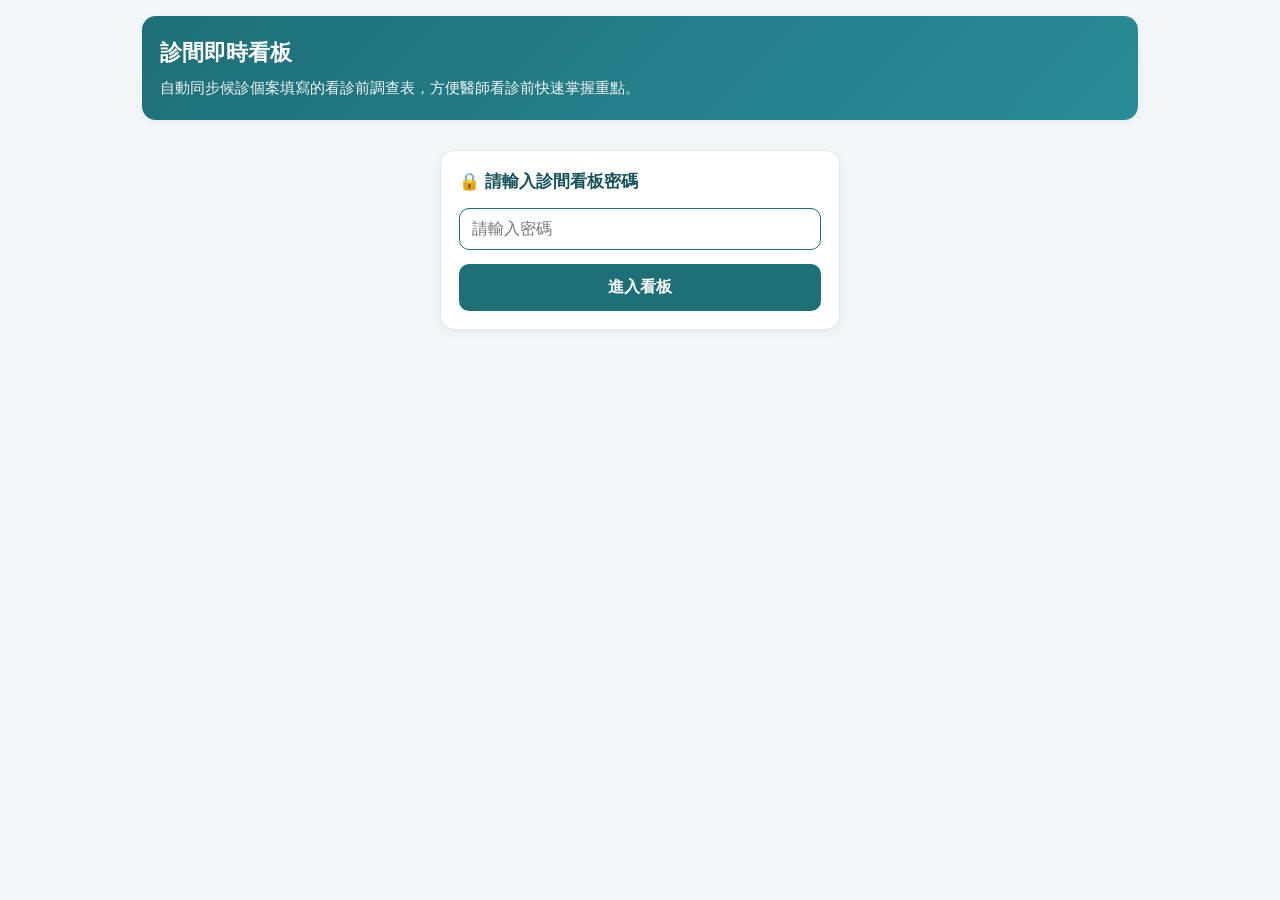
==== doctor.html @ 328ea326 "feat: format doctor summary as one-line chart note with copy button" ====
<!DOCTYPE html>
<html lang="zh-Hant">
<head>
  <meta charset="UTF-8" />
  <meta name="viewport" content="width=device-width, initial-scale=1.0" />
  <title>診間即時看板｜兒青門診</title>
  <link rel="stylesheet" href="./assets/style.css?v=7" />
</head>
<body>
  <div class="container wide">
    <header class="header">
      <h1>診間即時看板</h1>
      <p>自動同步候診個案填寫的看診前調查表，方便醫師看診前快速掌握重點。</p>
    </header>

    <section id="pin-gate" class="card" style="max-width:400px;margin:30px auto;">
      <h2 class="card-title">🔒 請輸入診間看板密碼</h2>
      <div class="field-group">
        <input type="password" id="pin-input" placeholder="請輸入密碼" />
      </div>
      <div id="pin-error" class="alert alert-danger hidden" style="margin-bottom:12px;">
        密碼不正確，請再試一次。
      </div>
      <button type="button" id="pin-btn" class="btn btn-primary">進入看板</button>
    </section>

    <main id="dashboard" class="hidden">
      <div id="mode-notice" class="alert alert-warning hidden" style="margin-bottom:14px;"></div>

      <section class="card" style="display:flex;justify-content:space-between;align-items:center;flex-wrap:wrap;gap:12px;">
        <div>
          <strong style="font-size:1.02rem;">門診填寫開關：</strong>
          <span id="clinic-status-badge" class="badge badge-stable">🟢 開放填寫中</span>
          <div style="margin-top:6px;font-size:0.88rem;color:#475569;">
            個案填寫網址：<a id="patient-url-link" href="./" target="_blank" rel="noopener" style="color:#1f6f78;font-weight:600;"></a>
            <button type="button" id="copy-url-btn" class="btn btn-secondary btn-sm" style="margin-left:6px;padding:3px 9px;font-size:0.8rem;">複製網址</button>
          </div>
        </div>
        <button type="button" id="toggle-clinic-btn" class="btn btn-secondary btn-sm">切換為關閉填寫</button>
      </section>

      <div class="toolbar">
        <div class="inline-row">
          <select id="filter-status" style="width:auto;">
            <option value="待看診">僅顯示：待看診</option>
            <option value="all">顯示全部</option>
            <option value="已看診">僅顯示：已看診</option>
          </select>
          <button type="button" id="refresh-btn" class="btn btn-secondary btn-sm">↻ 立即更新</button>
          <button type="button" id="lock-btn" class="btn btn-secondary btn-sm hidden">🔒 鎖定看板</button>
        </div>
        <span id="last-updated" class="hint"></span>
      </div>

      <div id="records-list"></div>
    </main>
  </div>

  <script src="./assets/config.js?v=14"></script>
  <script src="./assets/doctor.js?v=14"></script>
</body>
</html>
---- assets/style.css ----
:root {
  --bg: #f4f7f8;
  --card: #ffffff;
  --primary: #1f6f78;
  --primary-dark: #16535a;
  --primary-light: #e6f2f3;
  --accent: #d97706;
  --accent-light: #fef3c7;
  --danger: #b91c1c;
  --danger-bg: #fef2f2;
  --danger-border: #fca5a5;
  --success: #15803d;
  --success-bg: #f0fdf4;
  --text: #1e293b;
  --muted: #64748b;
  --border: #cbd5e1;
  --radius: 14px;
  --shadow: 0 2px 10px rgba(15, 23, 42, 0.06);
}

* {
  box-sizing: border-box;
}

body {
  margin: 0;
  font-family: -apple-system, BlinkMacSystemFont, "Noto Sans TC", "PingFang TC",
    "Microsoft JhengHei", sans-serif;
  background: var(--bg);
  color: var(--text);
  line-height: 1.6;
  -webkit-font-smoothing: antialiased;
}

.container {
  max-width: 720px;
  margin: 0 auto;
  padding: 16px 14px 48px;
}

.container.wide {
  max-width: 1024px;
}

.header {
  background: linear-gradient(135deg, var(--primary) 0%, #2a8c96 100%);
  color: #fff;
  padding: 20px 18px;
  border-radius: var(--radius);
  margin-bottom: 16px;
  box-shadow: var(--shadow);
}

.header h1 {
  margin: 0 0 6px;
  font-size: 1.35rem;
  font-weight: 700;
}

.header p {
  margin: 0;
  font-size: 0.92rem;
  opacity: 0.94;
}

.header-top {
  display: flex;
  justify-content: space-between;
  align-items: flex-start;
  gap: 12px;
  flex-wrap: wrap;
}

.lang-switch {
  display: inline-flex;
  background: rgba(255, 255, 255, 0.18);
  padding: 3px;
  border-radius: 999px;
  gap: 4px;
}

.lang-btn {
  border: none;
  background: transparent;
  color: #fff;
  padding: 5px 11px;
  border-radius: 999px;
  font-size: 0.82rem;
  font-weight: 600;
  cursor: pointer;
  font-family: inherit;
  transition: background 0.15s, color 0.15s;
}

.lang-btn.active {
  background: #fff;
  color: var(--primary-dark);
}

.card {
  background: var(--card);
  border-radius: var(--radius);
  padding: 18px;
  margin-bottom: 14px;
  box-shadow: var(--shadow);
  border: 1px solid #e2e8f0;
}

.card-title {
  margin: 0 0 12px;
  font-size: 1.05rem;
  font-weight: 700;
  color: var(--primary-dark);
  display: flex;
  align-items: center;
  gap: 8px;
}

.field-group {
  margin-bottom: 14px;
}

.field-group:last-child {
  margin-bottom: 0;
}

label.field-label {
  display: block;
  font-weight: 600;
  margin-bottom: 6px;
  font-size: 0.95rem;
}

.hint {
  font-size: 0.84rem;
  color: var(--muted);
  margin-top: 4px;
}

input[type="text"],
input[type="number"],
input[type="password"],
textarea,
select {
  width: 100%;
  padding: 11px 12px;
  border: 1.5px solid var(--border);
  border-radius: 10px;
  font-size: 16px;
  font-family: inherit;
  color: var(--text);
  background: #fff;
  transition: border-color 0.15s;
}

input:focus,
textarea:focus,
select:focus {
  outline: none;
  border-color: var(--primary);
}

textarea {
  resize: vertical;
  min-height: 76px;
}

.option-grid {
  display: flex;
  flex-wrap: wrap;
  gap: 8px;
}

.option-pill {
  position: relative;
  display: inline-flex;
  align-items: center;
  gap: 8px;
  padding: 10px 14px;
  border: 1.5px solid var(--border);
  border-radius: 10px;
  background: #fff;
  cursor: pointer;
  font-size: 0.95rem;
  user-select: none;
  transition: all 0.15s;
}

.option-pill input {
  width: 18px;
  height: 18px;
  margin: 0;
  accent-color: var(--primary);
}

.option-pill.selected {
  border-color: var(--primary);
  background: var(--primary-light);
  font-weight: 600;
  color: var(--primary-dark);
}

.option-pill.danger-option.selected {
  border-color: var(--danger);
  background: var(--danger-bg);
  color: var(--danger);
}

.check-list {
  display: flex;
  flex-direction: column;
  gap: 8px;
}

.check-list .option-pill {
  width: 100%;
}

.inline-row {
  display: flex;
  align-items: center;
  gap: 10px;
  flex-wrap: wrap;
}

.inline-row input[type="number"] {
  width: 110px;
}

.alert {
  border-radius: 12px;
  padding: 14px 16px;
  margin-top: 12px;
  font-size: 0.94rem;
}

.alert-danger {
  background: var(--danger-bg);
  border: 1.5px solid var(--danger-border);
  color: var(--danger);
}

.alert-info {
  background: var(--primary-light);
  border: 1px solid #b6dce0;
  color: var(--primary-dark);
}

.alert-warning {
  background: var(--accent-light);
  border: 1px solid #fcd34d;
  color: #92400e;
}

.btn {
  display: inline-flex;
  align-items: center;
  justify-content: center;
  gap: 8px;
  padding: 13px 20px;
  border-radius: 10px;
  border: none;
  font-size: 1rem;
  font-weight: 700;
  font-family: inherit;
  cursor: pointer;
  transition: background 0.15s, transform 0.05s;
}

.btn:active {
  transform: scale(0.99);
}

.btn-primary {
  background: var(--primary);
  color: #fff;
  width: 100%;
}

.btn-primary:hover {
  background: var(--primary-dark);
}

.btn-secondary {
  background: #e2e8f0;
  color: var(--text);
}

.btn-sm {
  padding: 7px 12px;
  font-size: 0.88rem;
}

.article-list {
  display: flex;
  flex-direction: column;
  gap: 10px;
  margin-top: 10px;
}

.article-card {
  display: block;
  text-decoration: none;
  color: inherit;
  border: 1px solid #e2e8f0;
  border-left: 4px solid var(--primary);
  border-radius: 10px;
  padding: 12px 14px;
  background: #fafafa;
  transition: background 0.15s, border-color 0.15s;
}

.article-card:hover {
  background: var(--primary-light);
}

.article-title {
  font-weight: 700;
  color: var(--primary-dark);
  font-size: 0.98rem;
  margin-bottom: 4px;
}

.article-summary {
  font-size: 0.86rem;
  color: #475569;
  margin-bottom: 6px;
}

.tag-row {
  display: flex;
  flex-wrap: wrap;
  gap: 6px;
}

.tag {
  font-size: 0.76rem;
  padding: 2px 8px;
  border-radius: 999px;
  background: #e2e8f0;
  color: #334155;
}

.badge {
  display: inline-block;
  font-size: 0.78rem;
  font-weight: 700;
  padding: 3px 9px;
  border-radius: 999px;
}

.badge-stable {
  background: var(--success-bg);
  color: var(--success);
}

.badge-discuss {
  background: var(--accent-light);
  color: #92400e;
}

.badge-danger {
  background: var(--danger-bg);
  color: var(--danger);
}

.summary-grid {
  display: grid;
  grid-template-columns: 1fr;
  gap: 8px;
  font-size: 0.95rem;
}

.summary-row {
  padding: 8px 10px;
  background: #f8fafc;
  border-radius: 8px;
  border: 1px solid #e2e8f0;
}

.summary-label {
  font-size: 0.82rem;
  color: var(--muted);
  display: block;
}

.hidden {
  display: none !important;
}

.footer-note {
  text-align: center;
  font-size: 0.8rem;
  color: var(--muted);
  margin-top: 20px;
}

/* Doctor Dashboard */
.toolbar {
  display: flex;
  justify-content: space-between;
  align-items: center;
  flex-wrap: wrap;
  gap: 10px;
  margin-bottom: 14px;
}

.patient-card {
  background: #fff;
  border-radius: var(--radius);
  padding: 16px;
  margin-bottom: 12px;
  border: 1.5px solid #e2e8f0;
  box-shadow: var(--shadow);
}

.patient-card.is-danger {
  border-color: var(--danger);
  background: #fffafa;
}

.patient-card.is-done {
  opacity: 0.65;
}

.patient-head {
  display: flex;
  justify-content: space-between;
  align-items: flex-start;
  gap: 10px;
  margin-bottom: 8px;
}

.patient-name {
  font-size: 1.15rem;
  font-weight: 700;
}

/* Follow-up Chat */
.chat-messages {
  display: flex;
  flex-direction: column;
  gap: 10px;
  max-height: 340px;
  overflow-y: auto;
  padding: 6px 2px;
  margin-bottom: 12px;
}

.chat-bubble {
  max-width: 88%;
  padding: 10px 14px;
  border-radius: 12px;
  font-size: 0.94rem;
  line-height: 1.6;
  white-space: pre-line;
}

.chat-bubble.bot {
  align-self: flex-start;
  background: var(--primary-light);
  color: var(--primary-dark);
  border-bottom-left-radius: 4px;
}

.chat-bubble.user {
  align-self: flex-end;
  background: var(--primary);
  color: #fff;
  border-bottom-right-radius: 4px;
}

.chat-input-row {
  display: flex;
  gap: 8px;
}

.chat-input-row input {
  flex: 1;
}

.chat-article-link {
  display: block;
  padding: 8px 10px;
  border-radius: 8px;
  background: #fff;
  border: 1px solid #b6dce0;
  color: var(--primary-dark);
  font-weight: 600;
  font-size: 0.88rem;
  text-decoration: none;
}

.chat-article-link:hover {
  background: #f0f9fa;
  text-decoration: underline;
}
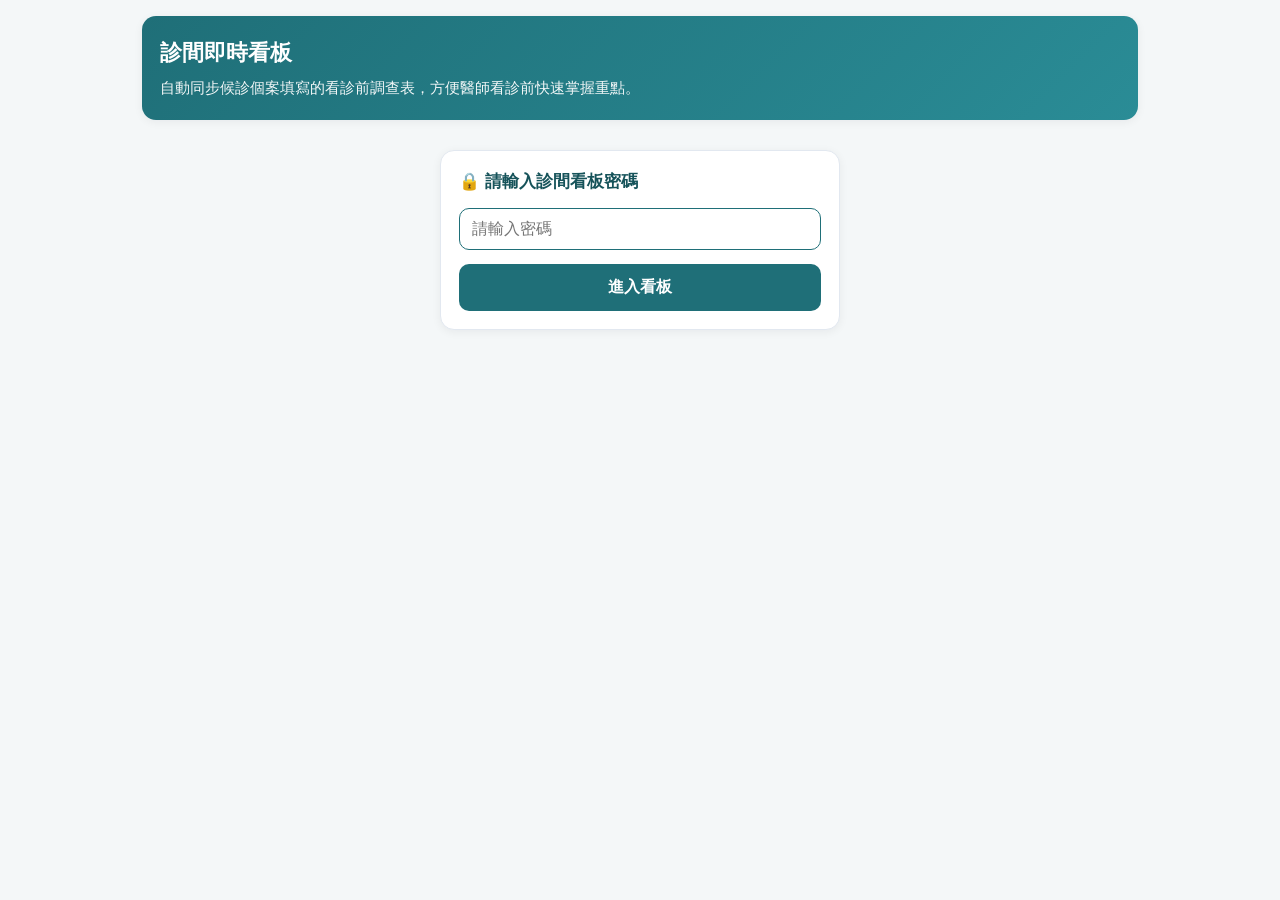
==== commit b5e45ba5: "fix: omit remaining medication days from summary when unfilled" ====
--- a/doctor.html
+++ b/doctor.html
@@ -56,7 +56,7 @@
     </main>
   </div>
 
-  <script src="./assets/config.js?v=14"></script>
-  <script src="./assets/doctor.js?v=14"></script>
+  <script src="./assets/config.js?v=15"></script>
+  <script src="./assets/doctor.js?v=15"></script>
 </body>
 </html>
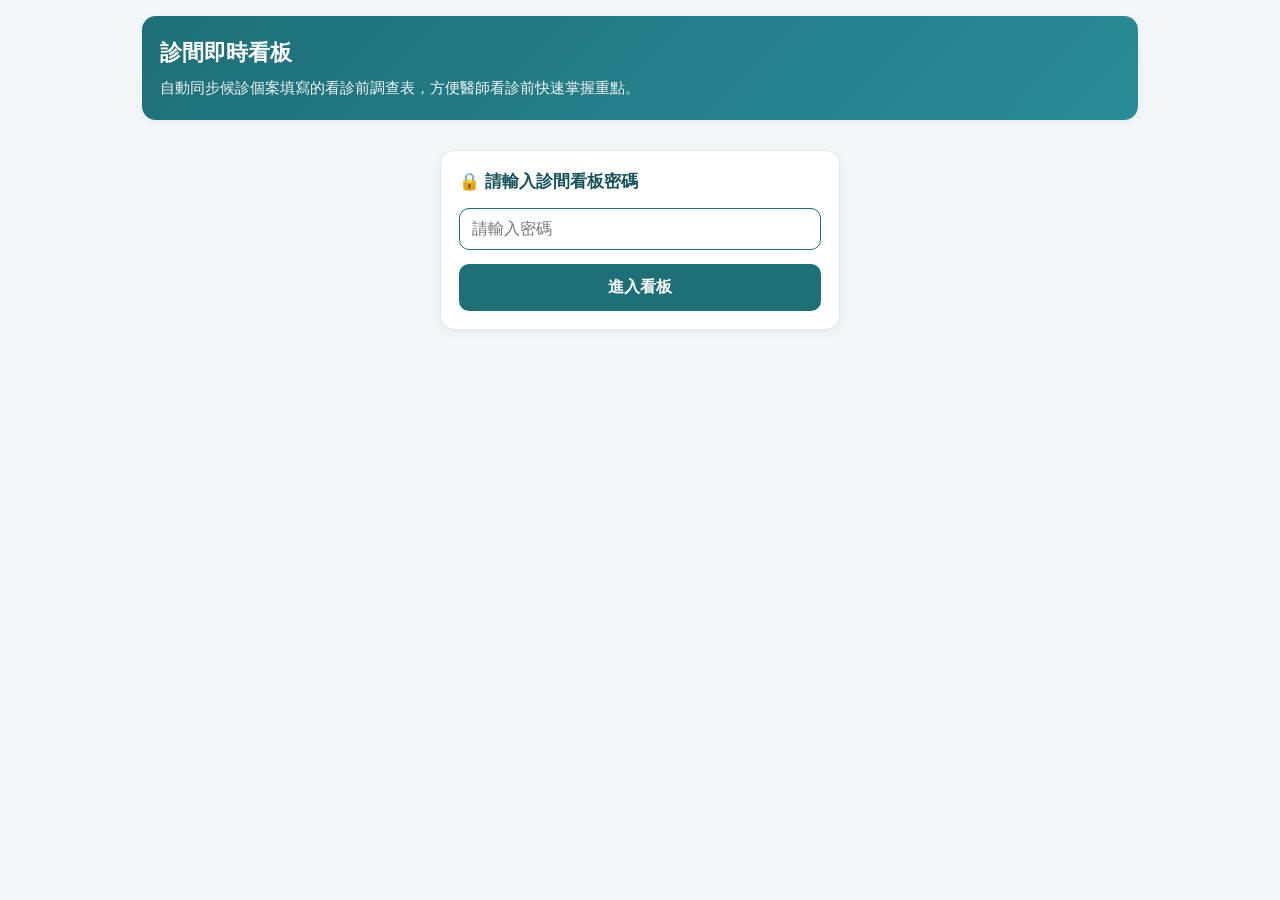
==== commit ec9886d3: "fix: format remaining medication as '剩餘 X 天藥物'" ====
--- a/doctor.html
+++ b/doctor.html
@@ -56,7 +56,7 @@
     </main>
   </div>
 
-  <script src="./assets/config.js?v=15"></script>
-  <script src="./assets/doctor.js?v=15"></script>
+  <script src="./assets/config.js?v=16"></script>
+  <script src="./assets/doctor.js?v=16"></script>
 </body>
 </html>
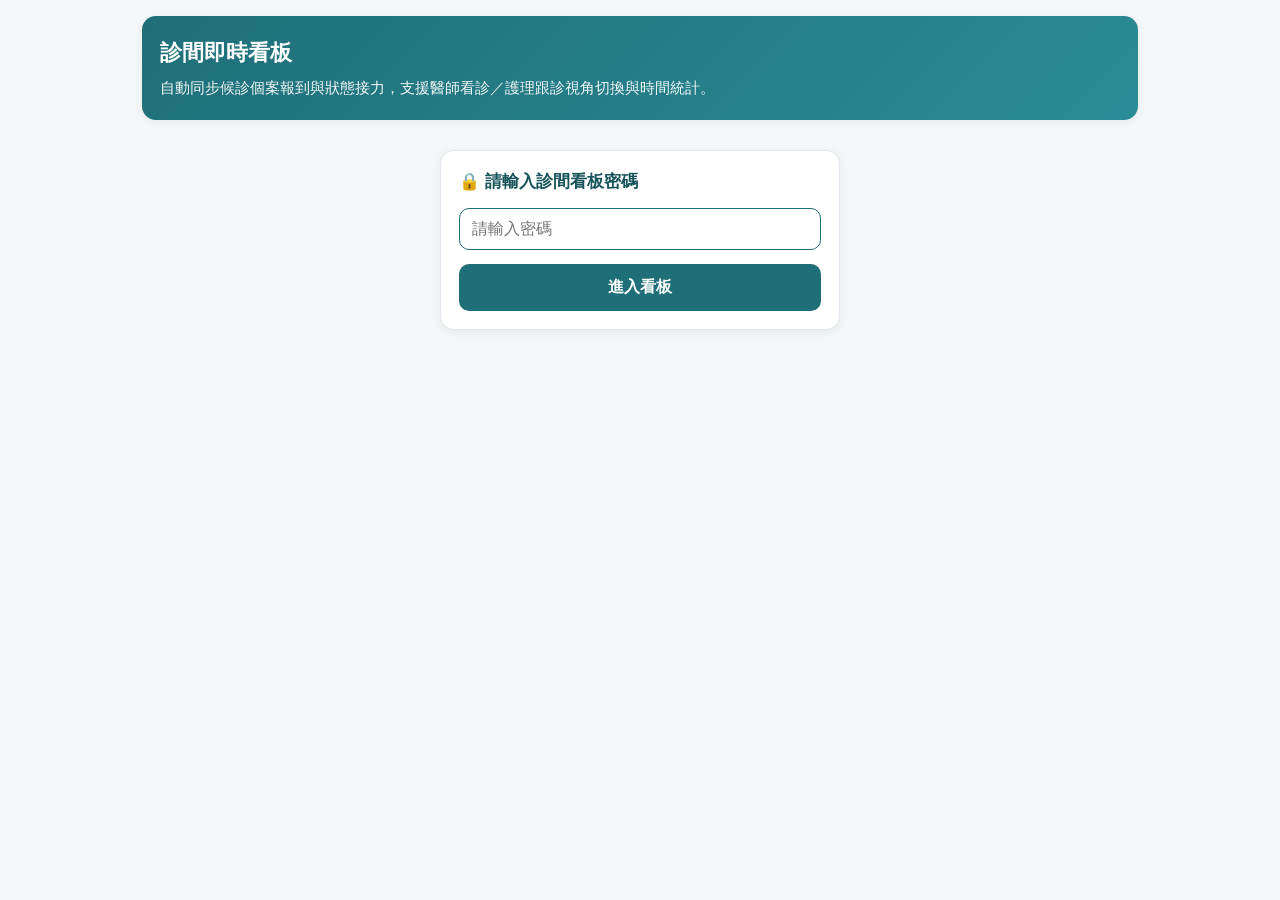
==== commit 2f51ce7d: "feat: add first-visit routing, multi-stage consult timer, shared doctor/nurse view, and 28-col sheet" ====
--- a/doctor.html
+++ b/doctor.html
@@ -4,13 +4,13 @@
   <meta charset="UTF-8" />
   <meta name="viewport" content="width=device-width, initial-scale=1.0" />
   <title>診間即時看板｜兒青門診</title>
-  <link rel="stylesheet" href="./assets/style.css?v=7" />
+  <link rel="stylesheet" href="./assets/style.css?v=19" />
 </head>
 <body>
   <div class="container wide">
     <header class="header">
       <h1>診間即時看板</h1>
-      <p>自動同步候診個案填寫的看診前調查表，方便醫師看診前快速掌握重點。</p>
+      <p>自動同步候診個案報到與狀態接力，支援醫師看診／護理跟診視角切換與時間統計。</p>
     </header>
 
     <section id="pin-gate" class="card" style="max-width:400px;margin:30px auto;">
@@ -27,22 +27,85 @@
     <main id="dashboard" class="hidden">
       <div id="mode-notice" class="alert alert-warning hidden" style="margin-bottom:14px;"></div>
 
-      <section class="card" style="display:flex;justify-content:space-between;align-items:center;flex-wrap:wrap;gap:12px;">
-        <div>
-          <strong style="font-size:1.02rem;">門診填寫開關：</strong>
-          <span id="clinic-status-badge" class="badge badge-stable">🟢 開放填寫中</span>
-          <div style="margin-top:6px;font-size:0.88rem;color:#475569;">
+      <section class="card" style="display:flex;flex-direction:column;gap:12px;">
+        <div style="display:flex;justify-content:space-between;align-items:center;flex-wrap:wrap;gap:10px;">
+          <div style="display:flex;align-items:center;gap:8px;flex-wrap:wrap;">
+            <strong>門診填寫：</strong>
+            <span id="clinic-status-badge" class="badge badge-stable">🟢 門診開放填寫中</span>
+            <button type="button" id="toggle-clinic-btn" class="btn btn-secondary btn-sm" style="width:auto;padding:4px 10px;font-size:0.8rem;">點擊關閉填寫（下診）</button>
+          </div>
+
+          <div style="display:flex;align-items:center;gap:8px;flex-wrap:wrap;">
+            <strong>初診模式：</strong>
+            <span id="fv-mode-badge" class="badge badge-first-visit">📱 掃碼自填</span>
+            <button type="button" id="toggle-fv-mode-btn" class="btn btn-secondary btn-sm" style="width:auto;padding:4px 10px;font-size:0.8rem;">切換為專人詢問</button>
+          </div>
+        </div>
+
+        <div style="display:flex;justify-content:space-between;align-items:center;flex-wrap:wrap;gap:10px;border-top:1px solid #e2e8f0;padding-top:10px;">
+          <div style="font-size:0.88rem;color:#475569;">
             個案填寫網址：<a id="patient-url-link" href="./" target="_blank" rel="noopener" style="color:#1f6f78;font-weight:600;"></a>
             <button type="button" id="copy-url-btn" class="btn btn-secondary btn-sm" style="margin-left:6px;padding:3px 9px;font-size:0.8rem;">複製網址</button>
           </div>
+
+          <div style="display:flex;align-items:center;gap:8px;flex-wrap:wrap;">
+            <div class="role-switch" role="group" aria-label="Dashboard Role">
+              <button type="button" class="role-btn active" data-role="doctor">🩺 醫師看診</button>
+              <button type="button" class="role-btn" data-role="nurse">👩‍⚕️ 護理跟診</button>
+            </div>
+            <button type="button" id="toggle-quick-add-btn" class="btn btn-primary btn-sm" style="width:auto;padding:5px 12px;font-size:0.82rem;">＋ 快速登錄個案</button>
+          </div>
         </div>
-        <button type="button" id="toggle-clinic-btn" class="btn btn-secondary btn-sm">切換為關閉填寫</button>
       </section>
+
+      <section id="quick-add-card" class="card hidden" style="border-color:#1f6f78;">
+        <h2 class="card-title" style="font-size:1rem;">＋ 快速登錄現場／電話個案</h2>
+        <div style="display:flex;flex-wrap:wrap;gap:10px;align-items:flex-end;">
+          <div style="flex:1 1 100px;">
+            <label class="hint" for="qa-visit-no" style="display:block;margin-bottom:4px;">看診號</label>
+            <input type="text" id="qa-visit-no" placeholder="如：15" />
+          </div>
+          <div style="flex:2 1 150px;">
+            <label class="hint" for="qa-name" style="display:block;margin-bottom:4px;">姓名</label>
+            <input type="text" id="qa-name" placeholder="如：王小明" />
+          </div>
+          <div style="flex:1 1 120px;">
+            <label class="hint" for="qa-type" style="display:block;margin-bottom:4px;">就診類型</label>
+            <select id="qa-type">
+              <option value="first">初診</option>
+              <option value="followup">複診</option>
+            </select>
+          </div>
+          <div style="flex:1 1 140px;">
+            <label class="hint" for="qa-status" style="display:block;margin-bottom:4px;">初始狀態</label>
+            <select id="qa-status">
+              <option value="初診已問完">初診已問完</option>
+              <option value="初診待問">初診待問</option>
+              <option value="待看診">待看診</option>
+              <option value="看診中">立即進診（看診中）</option>
+            </select>
+          </div>
+          <div style="flex:2 1 180px;">
+            <label class="hint" for="qa-note" style="display:block;margin-bottom:4px;">備註（選填）</label>
+            <input type="text" id="qa-note" placeholder="如：專人已完成訪談" />
+          </div>
+          <button type="button" id="qa-submit-btn" class="btn btn-primary btn-sm" style="width:auto;padding:10px 16px;">確認登錄</button>
+        </div>
+      </section>
+
+      <div id="stats-bar" class="stats-bar">
+        <span>看診中 <strong id="stat-active">0</strong></span>
+        <span>待看／已問完 <strong id="stat-waiting">0</strong></span>
+        <span>初診待問 <strong id="stat-first-pending">0</strong></span>
+        <span>測驗中 <strong id="stat-paused">0</strong></span>
+        <span>已看診 <strong id="stat-done">0</strong></span>
+        <span style="margin-left:auto;">平均等待 <strong id="stat-avg-wait">-</strong> 分 ｜ 平均看診 <strong id="stat-avg-consult">-</strong> 分</span>
+      </div>
 
       <div class="toolbar">
         <div class="inline-row">
           <select id="filter-status" style="width:auto;">
-            <option value="待看診">僅顯示：待看診</option>
+            <option value="active">僅顯示：未結案（看診／待看／測驗）</option>
             <option value="all">顯示全部</option>
             <option value="已看診">僅顯示：已看診</option>
           </select>
@@ -56,7 +119,7 @@
     </main>
   </div>
 
-  <script src="./assets/config.js?v=16"></script>
-  <script src="./assets/doctor.js?v=16"></script>
+  <script src="./assets/config.js?v=19"></script>
+  <script src="./assets/doctor.js?v=19"></script>
 </body>
 </html>
--- a/assets/style.css
+++ b/assets/style.css
@@ -495,3 +495,159 @@
   background: #f0f9fa;
   text-decoration: underline;
 }
+
+/* Doctor / Nurse Dashboard Enhancements */
+.patient-card.is-active-consult {
+  border-color: #0f766e;
+  border-left: 6px solid #0f766e;
+  background: #f0fdfa;
+}
+
+.patient-card.is-paused-test {
+  border-left: 5px solid #7c3aed;
+  background: #faf5ff;
+}
+
+.patient-card.is-test-ready {
+  border-left: 5px solid #0284c7;
+  background: #f0f9ff;
+}
+
+.patient-card.is-first-pending {
+  border-left: 5px solid #d97706;
+}
+
+.badge-active-consult {
+  background: #0f766e;
+  color: #fff;
+}
+
+.badge-paused-test {
+  background: #ede9fe;
+  color: #6d28d9;
+}
+
+.badge-test-ready {
+  background: #e0f2fe;
+  color: #0369a1;
+}
+
+.badge-first-visit {
+  background: #fef3c7;
+  color: #92400e;
+}
+
+.badge-lang-vi {
+  background: #fce7f3;
+  color: #9d174d;
+}
+
+.stats-bar {
+  display: flex;
+  flex-wrap: wrap;
+  gap: 10px 16px;
+  align-items: center;
+  padding: 12px 16px;
+  margin-bottom: 14px;
+  background: #fff;
+  border: 1px solid var(--border);
+  border-radius: 12px;
+  font-size: 0.9rem;
+  color: #334155;
+}
+
+.stats-bar strong {
+  color: var(--primary-dark);
+}
+
+.role-switch {
+  display: inline-flex;
+  border: 1px solid var(--border);
+  border-radius: 8px;
+  overflow: hidden;
+  background: #f8fafc;
+}
+
+.role-btn {
+  border: none;
+  background: transparent;
+  padding: 6px 12px;
+  font-size: 0.84rem;
+  font-weight: 600;
+  color: #475569;
+  cursor: pointer;
+}
+
+.role-btn.active {
+  background: var(--primary);
+  color: #fff;
+}
+
+.doctor-meta-box {
+  margin-top: 10px;
+  padding: 10px 12px;
+  background: #f8fafc;
+  border: 1px solid #e2e8f0;
+  border-radius: 8px;
+}
+
+.tag-chips {
+  display: flex;
+  flex-wrap: wrap;
+  gap: 6px;
+  margin-bottom: 8px;
+}
+
+.tag-chip {
+  border: 1px solid #cbd5e1;
+  background: #fff;
+  color: #475569;
+  border-radius: 999px;
+  padding: 3px 10px;
+  font-size: 0.78rem;
+  font-weight: 600;
+  cursor: pointer;
+  transition: all 0.12s;
+}
+
+.tag-chip.active {
+  background: var(--primary);
+  border-color: var(--primary);
+  color: #fff;
+}
+
+.doctor-note-row {
+  display: flex;
+  gap: 6px;
+  align-items: center;
+}
+
+.doctor-note-input {
+  flex: 1;
+  padding: 6px 10px !important;
+  font-size: 0.85rem !important;
+  border-radius: 8px !important;
+}
+
+.action-btn-group {
+  display: flex;
+  flex-wrap: wrap;
+  gap: 6px;
+  align-items: center;
+  justify-content: flex-end;
+}
+
+.live-timer-pill {
+  font-variant-numeric: tabular-nums;
+  font-weight: 700;
+  font-size: 0.85rem;
+  padding: 3px 9px;
+  border-radius: 999px;
+  background: #ccfbf1;
+  color: #115e59;
+}
+
+.live-timer-pill.is-pause {
+  background: #ede9fe;
+  color: #5b21b6;
+}
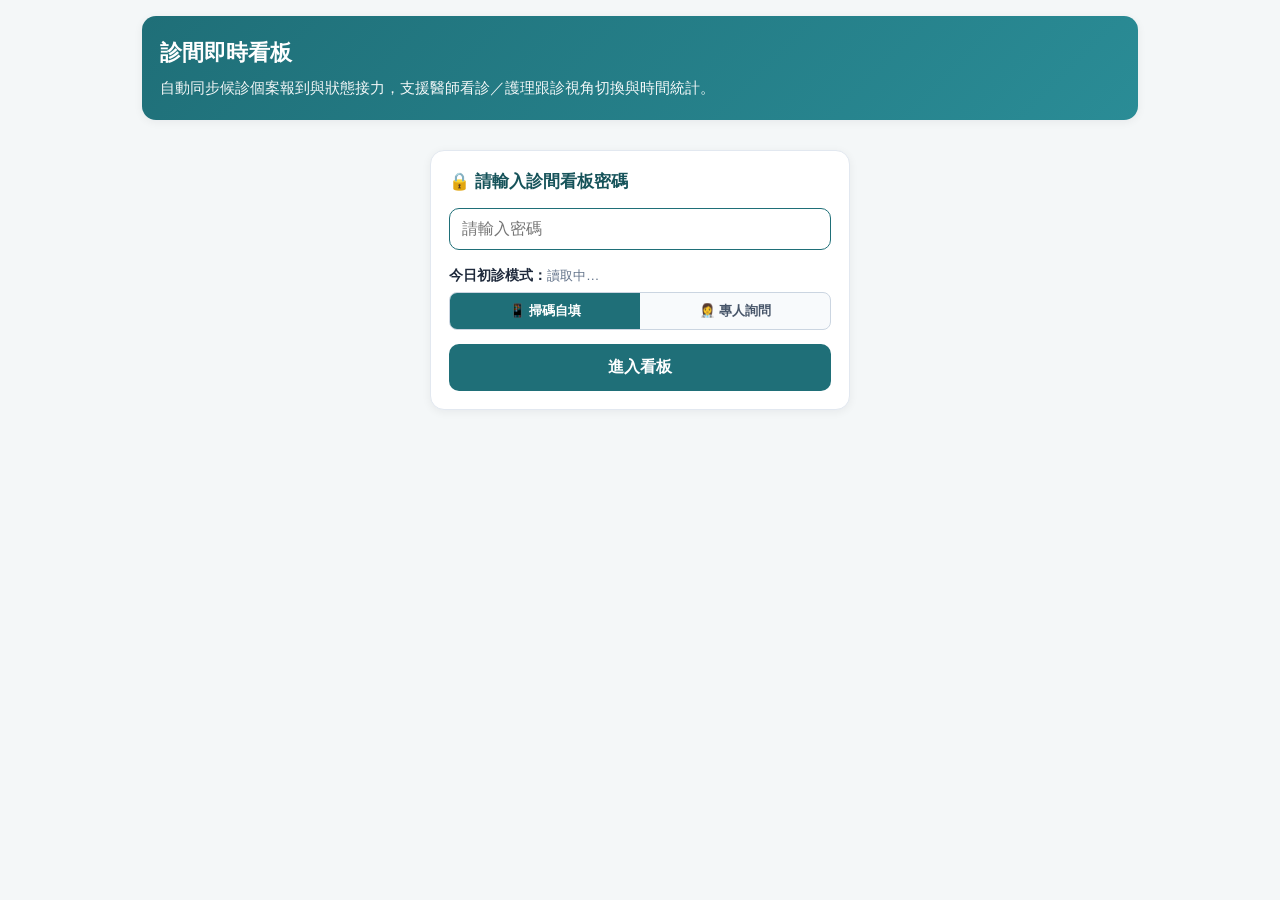
==== commit a1fb9aca: "feat: add first-visit mode selector on doctor PIN login gate" ====
--- a/doctor.html
+++ b/doctor.html
@@ -4,7 +4,7 @@
   <meta charset="UTF-8" />
   <meta name="viewport" content="width=device-width, initial-scale=1.0" />
   <title>診間即時看板｜兒青門診</title>
-  <link rel="stylesheet" href="./assets/style.css?v=19" />
+  <link rel="stylesheet" href="./assets/style.css?v=23" />
 </head>
 <body>
   <div class="container wide">
@@ -13,10 +13,19 @@
       <p>自動同步候診個案報到與狀態接力，支援醫師看診／護理跟診視角切換與時間統計。</p>
     </header>
 
-    <section id="pin-gate" class="card" style="max-width:400px;margin:30px auto;">
+    <section id="pin-gate" class="card" style="max-width:420px;margin:30px auto;">
       <h2 class="card-title">🔒 請輸入診間看板密碼</h2>
       <div class="field-group">
         <input type="password" id="pin-input" placeholder="請輸入密碼" />
+      </div>
+      <div class="field-group" style="margin-bottom:14px;">
+        <label class="field-label" style="font-size:0.88rem;margin-bottom:6px;">
+          今日初診模式：<span id="gate-fv-current" class="hint" style="font-weight:400;">讀取中…</span>
+        </label>
+        <div class="role-switch" style="width:100%;display:flex;" role="group" aria-label="First Visit Mode">
+          <button type="button" class="gate-fv-btn active" data-fv="self">📱 掃碼自填</button>
+          <button type="button" class="gate-fv-btn" data-fv="staff">👩‍⚕️ 專人詢問</button>
+        </div>
       </div>
       <div id="pin-error" class="alert alert-danger hidden" style="margin-bottom:12px;">
         密碼不正確，請再試一次。
@@ -119,7 +128,7 @@
     </main>
   </div>
 
-  <script src="./assets/config.js?v=19"></script>
-  <script src="./assets/doctor.js?v=19"></script>
+  <script src="./assets/config.js?v=23"></script>
+  <script src="./assets/doctor.js?v=23"></script>
 </body>
 </html>
--- a/assets/style.css
+++ b/assets/style.css
@@ -271,6 +271,11 @@
   transform: scale(0.99);
 }
 
+.btn:disabled {
+  opacity: 0.55;
+  cursor: not-allowed;
+}
+
 .btn-primary {
   background: var(--primary);
   color: #fff;
@@ -568,7 +573,8 @@
   background: #f8fafc;
 }
 
-.role-btn {
+.role-btn,
+.gate-fv-btn {
   border: none;
   background: transparent;
   padding: 6px 12px;
@@ -578,7 +584,13 @@
   cursor: pointer;
 }
 
-.role-btn.active {
+.gate-fv-btn {
+  flex: 1;
+  padding: 9px 10px;
+}
+
+.role-btn.active,
+.gate-fv-btn.active {
   background: var(--primary);
   color: #fff;
 }
